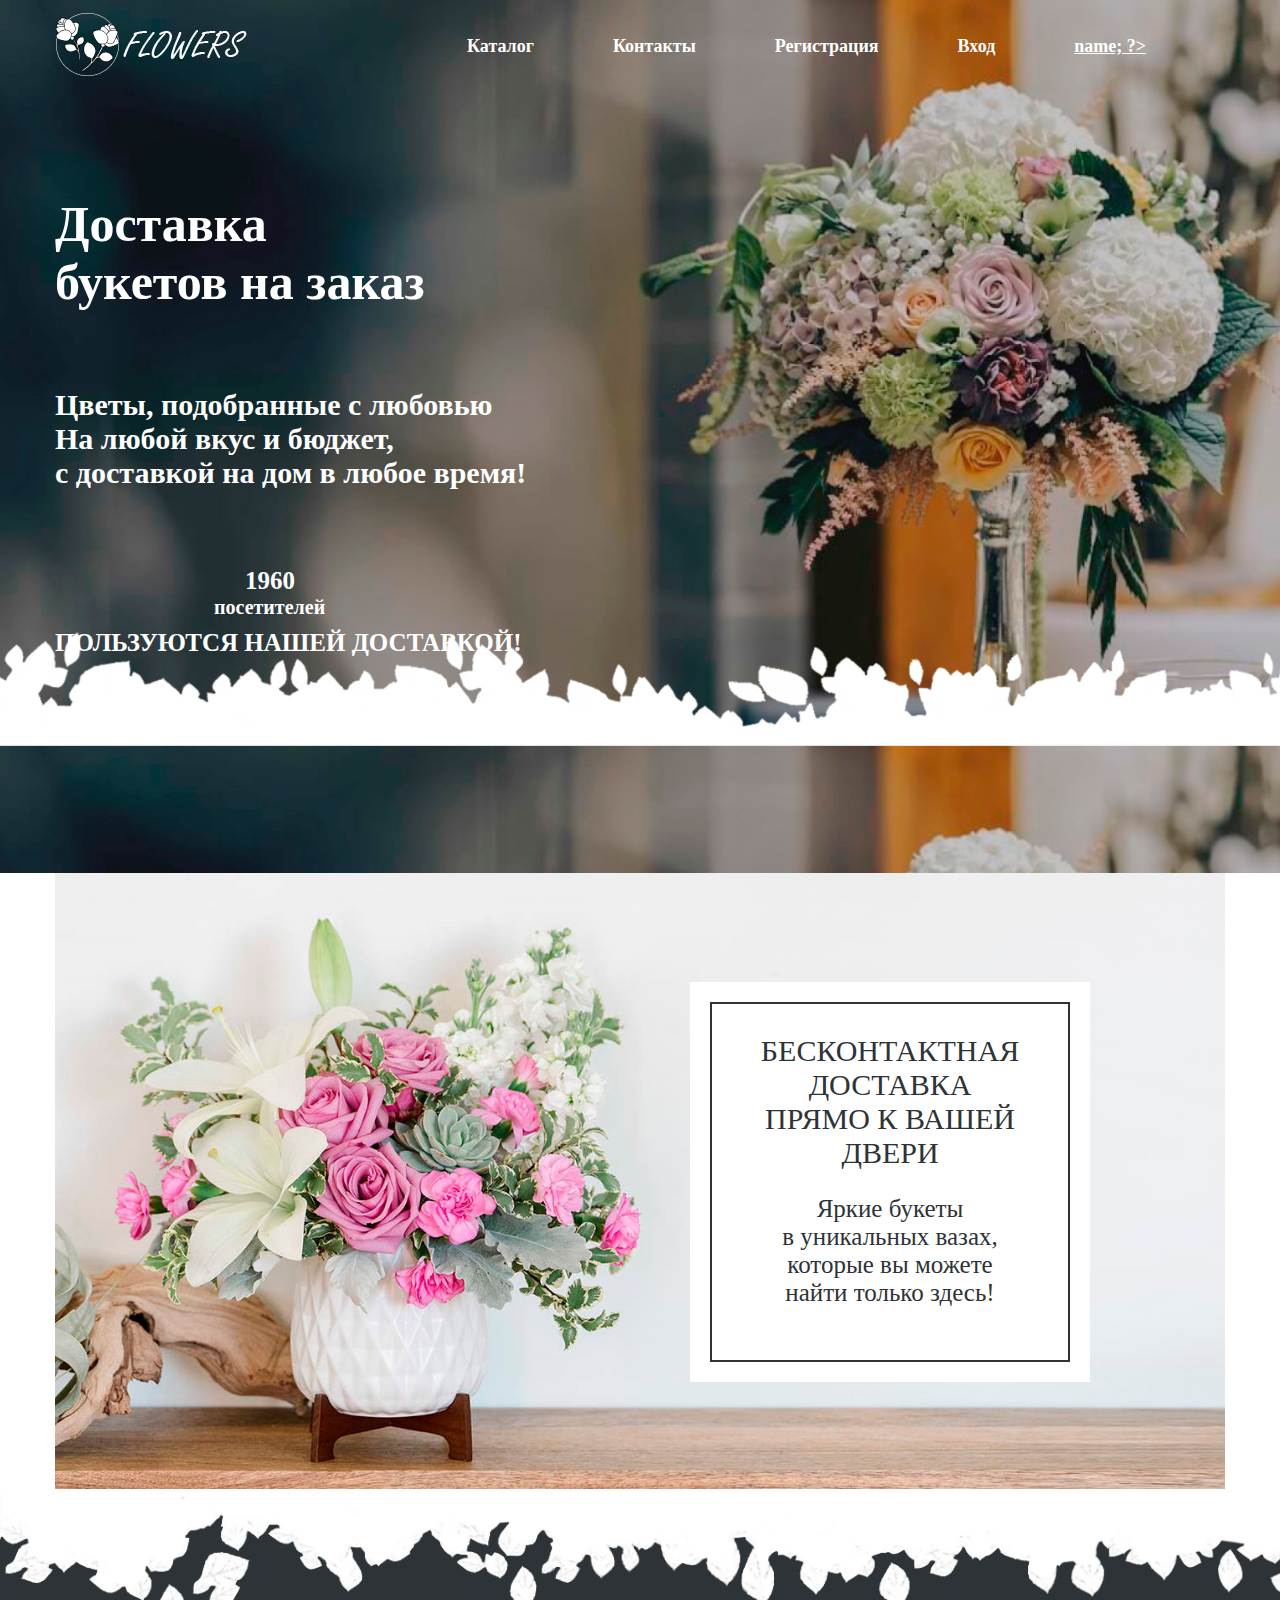
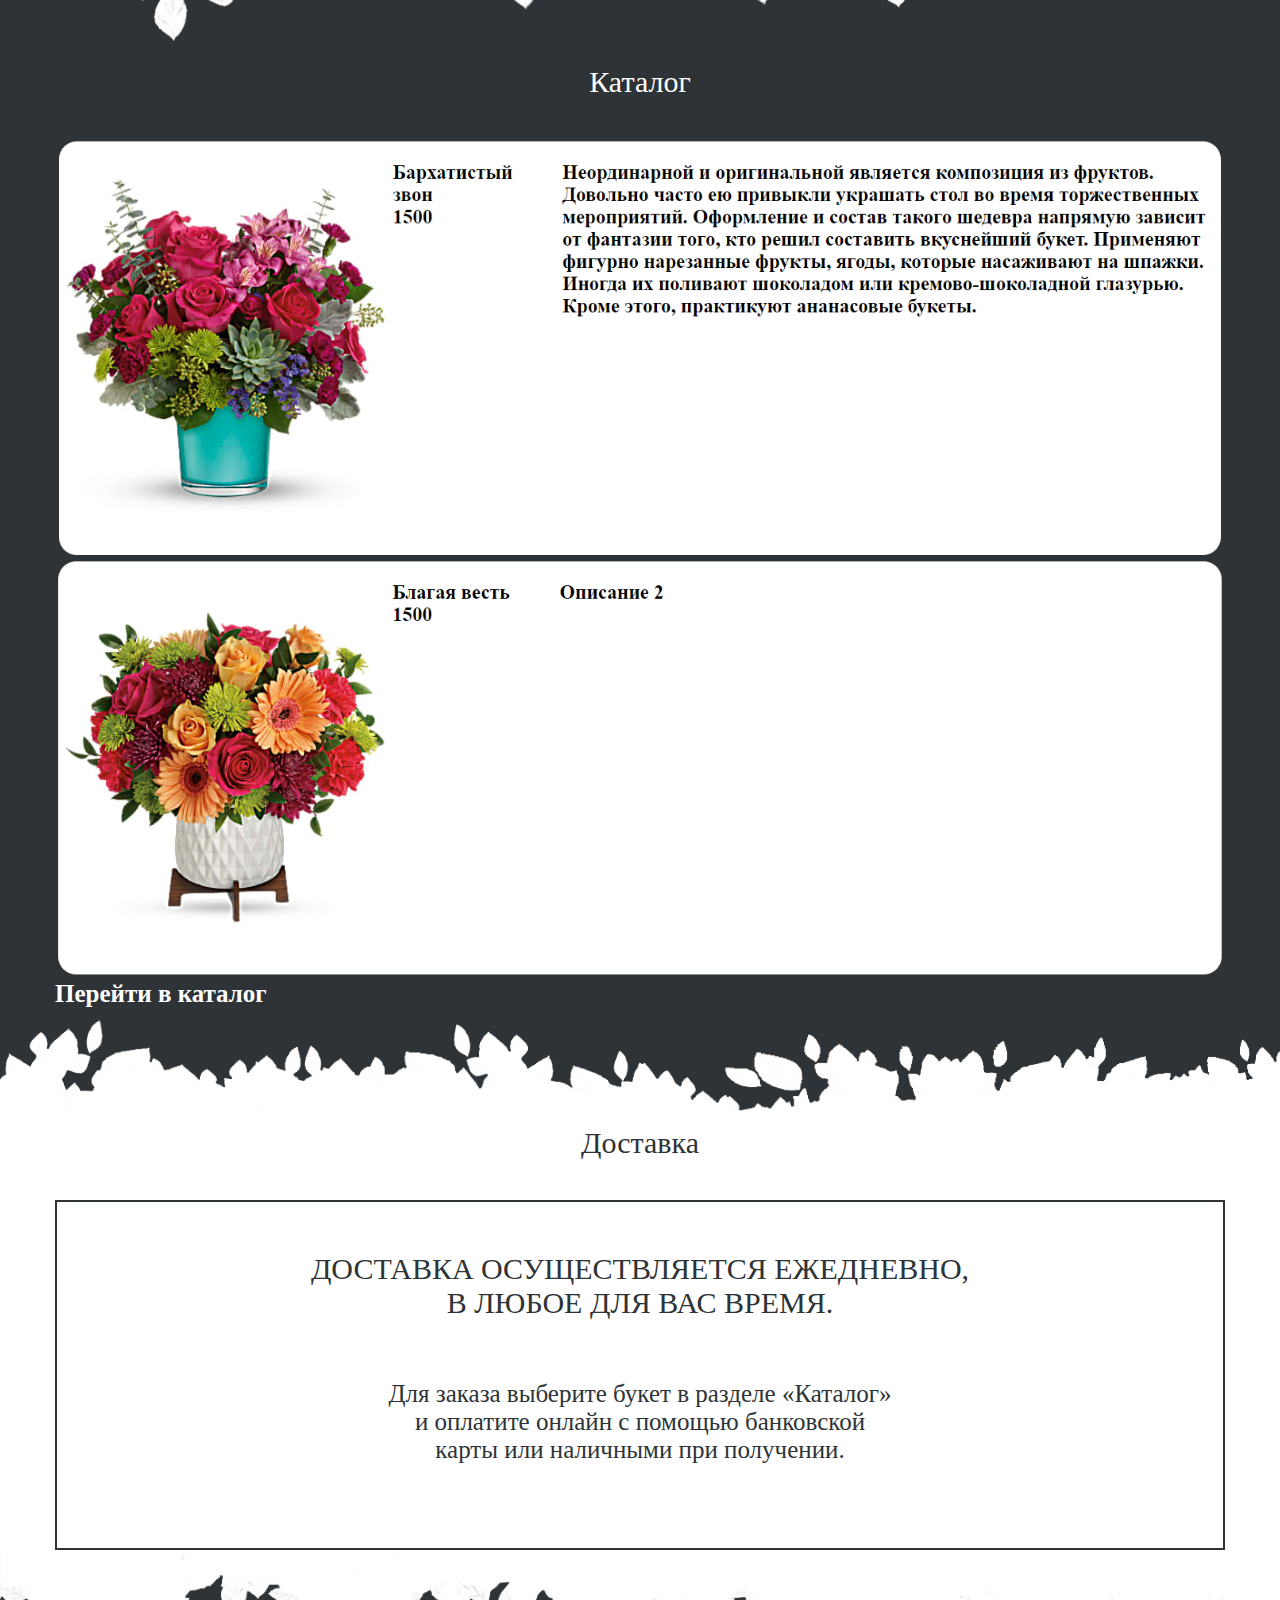
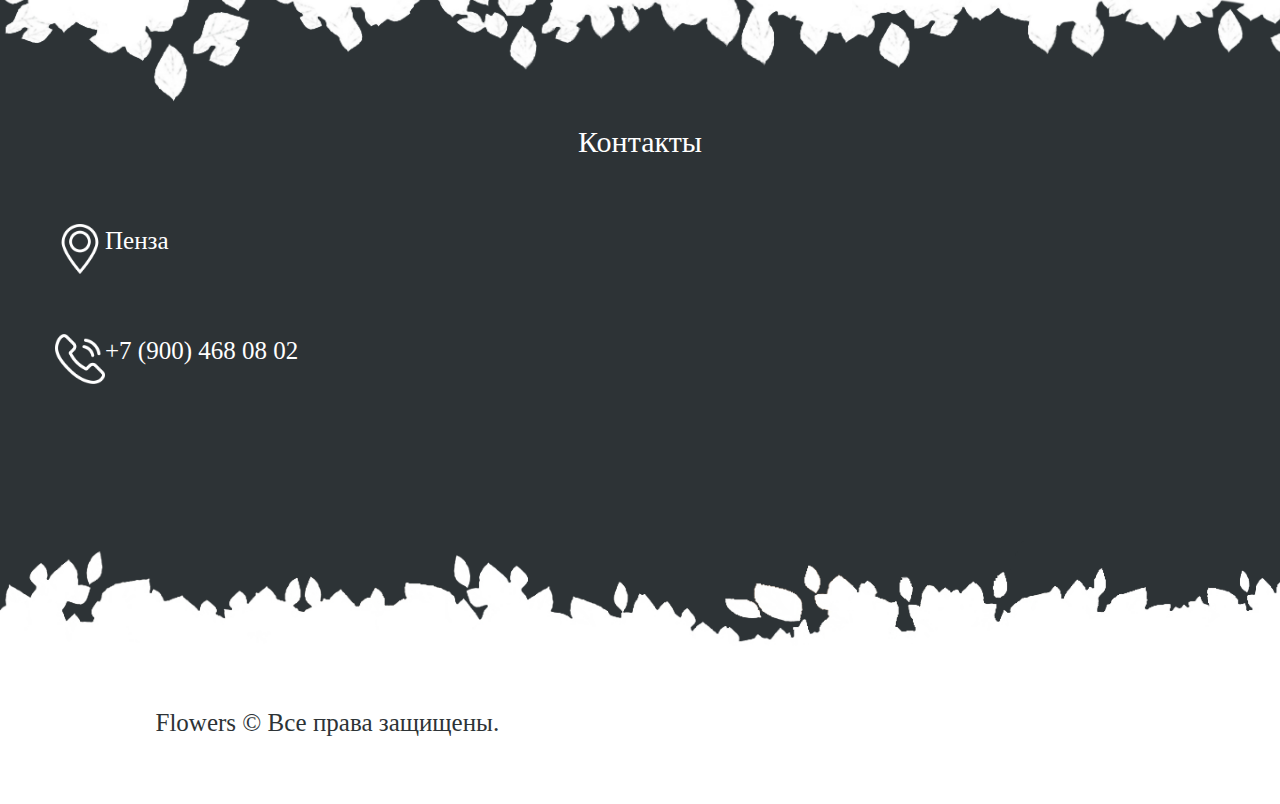
==== index.html @ 7365290a "Update and rename index.php to index.html" ====
<!DOCTYPE html>
<html>
<head>
	<meta charset="utf-8">
	<title>Flowers</title>
	<link rel="shortcut icon" href="img/логотип.png" type="image/x-icon">
	<link rel="stylesheet" href="css/style.css">
</head>
<body>
	<header>
		<div class ="container">
			<div class="heading clearfix">
				<a href="index.php"><img src ="img/логотип2.png" class="logo"></img></a>
				<nav id="menu">
					<ul class="menu">
						<li>
							<a class="menu_a" href="katalog.php">Каталог</a>
						</li>
						<li>
							<a class="menu_a" href="kont.php">Контакты</a>
						</li>
						<li>
							<a class="menu_a" href="registration.php">Регистрация</a>
						</li>
						<li>
							<a class="menu_a" href="vhod.php">Вход</a>
						</li>
						<li>
							<a href="exit.php"><?php echo $_SESSION['user']->name; ?></a>
						</li>
					</ul>
				</nav>
			</div>
			<div class="titles">
				<div class="titles_1">Доставка<br> букетов на заказ</div>
				<div class="titles_2">Цветы, подобранные с любовью<br>На любой вкус и бюджет,<br> с доставкой на дом в любое время!</div>
			</div>
			<div id="out-1" class="out-num">0</div>
				<p class="hero">посетителей</p>
				<p class="hero2">ПОЛЬЗУЮТСЯ НАШЕЙ ДОСТАВКОЙ!</p>
			</div>		 
	</header>
	<section-one>
		<div class ="container">
			<div class ="onetwo">
				<div class ="bel_block">
					<div class="bel_block_black">
						<p class="text_54">БЕСКОНТАКТНАЯ<br/>ДОСТАВКА<br/>ПРЯМО К ВАШЕЙ<br/>ДВЕРИ</p>
						<p class="text_44">Яркие букеты<br/>в уникальных вазах,<br/>которые вы можете<br/>найти только здесь!</p>
					</div>
				</div>
			</div>
		</div>
	</section-one>
	<section-two>
			<div class="block2">
				<div id="kat" class="verh"></div>
					<div class="container">
						<div  class="titles_4">Каталог</div>
							<img class="flower-menu" src="img/photo6.png">
							<img class="flower-menu" src="img/photo7.png">
							<a class="flower-menu-text" href="katalog.php">Перейти в каталог</a>
						</div>
					<div id="dost" class = "niz"></div>
				</div>
			</div>
	</section-two>
	<section-three>
		<div class ="container">
			<div  class="titles_3">Доставка</div>
			<div class = "block1">
				<p class="text_12">ДОСТАВКА ОСУЩЕСТВЛЯЕТСЯ ЕЖЕДНЕВНО, <br/> В ЛЮБОЕ ДЛЯ ВАС ВРЕМЯ.</p>
				<p class="text_13">Для заказа выберите букет в разделе «Каталог» <br/>и оплатите онлайн с помощью банковской <br/>карты или наличными при получении.</p>
			</div>
		</div>				
	</section-three>
	<section-four>
		<div class = "block4">
		<div id="kont" class = "verh"></div>
			<div class ="container">
				<div  class="titles_4">Контакты</div>
				<div class="geo">
					<p><img src="img/гео.png" width="50" height="50" align="middle" />Пенза</p>
				<div class="telefon">
					<p><img src="img/телефон.png" width="50" height="50" align="middle" />+7 (900) 468 08 02</p>
				</div>
			</div>
		</div>
		<div class = "niz">
		</div>
	</section-four>
	<footer>
		<div class ="container">
			<div class="foot">
				<p>Flowers © Все права защищены. </p>
			</div>
		</div>
	</footer>
<script>
	const time=2000;
	const step=20;

	function outNum(num, elem){
		let l=document.querySelector('#'+elem);
		n=0;
		let t=Math.round(time/(num/step));
		let interval=setInterval(()=>{
			n=n+step;
			if(n==num){
				clearInterval(interval);
			}
			l.innerHTML=n;
		},
		t);
	}
	outNum(4800, 'out-1');
</script>
</body>
</html>
---- css/style.css ----
body{
	margin:0;
	padding: 0;
	font-family: Montserrat;
	font-weight: bold;

}

.clearfix: after{
	content:' ';
	display: table;
	width: 100%;
	clear: both;
}

header{
	background: url(../img/fon3.png);
	height: 873.4px;
	background-size: 100%;
}

div{
	box-sizing: border-box;
}

.container{
	width: 1170px;
	margin:0 auto;
}

.logo{
	margin-top:13px;
	float:left;
}

nav{
	float:right;
	margin-top: 36px;
}

.menu{
	padding:0
	margin:0;
	display: block;
}

.menu li{
	float: left;
	display: block;
}

.menu a{
	color:#fff;
	margin-right: 79px;
	font-size: 18px;
}

.menu_a{
	text-decoration: none;
}

.titles_1{
	font-size:50px;
	color:#fff;
	text-align: left;
	padding-top:195px;
}

.titles_2{
	font-size: 30px;
	color:#fff;
	padding-top:77.01px;
	text-align: left;
}

.titles_3{
	font-size: 30px;
	color:#2D3336;
	text-align: center;
	padding-bottom: 40px;
	font-family: Montserrat;
	font-weight: normal;
}

.block2{
	background: #2D3336;
    height: 1235.4px;
}

.verh{
	background: url(../img/верх2.png) no-repeat;
	background-size: 100%;
	height: 175px;
}

.niz{
	background: url(../img/низ.png) no-repeat;
	background-size: 100%;
	height: 145px;
}

.catalog{
	list-style-type:none;
	display: flex;
    justify-content: space-between;
 	text-align: center;
 
}

.photo{
	width: 70%;
	margin: 5px;
}

.titles_4{
	font-size: 30px;
	color:#fff;
	text-align: center;
	padding-bottom: 40px;
	font-family: Montserrat;
	font-weight: normal;
}

.onetwo{
	display: flex;
    justify-content: center;
    align-items: center;
	background: url(../img/onetwo.jpg) no-repeat;
	background-size: 100%;
	height: 617px;
}

.bel_block{
	display: flex;
	justify-content: center;
	align-items: center;
    width: 400px;
    height: 400px;
    margin-left: 500px;
    background-color: #fff;
    padding: 20px;
}

.bel_block_black {
	width: 100%;
	height: 100%;
	border: 2px solid #2D3336;
	padding: 20px;
	color: #2D3336;
	text-align: center;
}

.text_54 {
	margin: 0;
	margin-top: 10px;
	font-size: 30px;
	font-family: Montserrat;
	font-weight: normal;
}

.text_44 {
	font-size: 25px;
	font-family: Montserrat;
	font-weight: normal;
}

.block1{
	width: 100%;
    height: 350px;
    border: 2px solid #2D3336;
    padding: 20px;
    color: #2D3336;
    text-align: center;
}

.text_12{
	font-size: 30px;
	font-family: Montserrat;
	font-weight: normal;
	
}

.text_13{
	font-size: 25px;
	font-family: Montserrat;
	font-weight: normal;
	padding-top: 30px;
}

.block4{
	background: #2D3336;
    height: 734.4px;
}

.block6{
	background: #2D3336;
    height: 659.4px;
}

.geo{
	color:#fff;
	font-size: 25px;
	font-family: Montserrat;
	font-weight: normal;

}

.telefon{
	color:#fff;
	font-size: 25px;
	font-family: Montserrat;
	font-weight: normal;
	padding-top: 10px;
	padding-bottom: 130px;
}

footer{
	background: #fff;
    height: 95px;
    width: 1481px;
    margin-top: 5px;
}

.foot{
	color:#2D3336;
	font-size: 25px;
	font-family: Montserrat;
	font-weight: normal;
}

.hero{
	font-size: 20px;
	color:#fff;
	text-align: left;
	padding-left: 159px;
    margin-top: 1px;
}
.hero2{
	font-size: 25px;
	color:#fff;
	text-align: left;
	margin-top: -10px;
}

#out-1{
	font-size: 25px;
	color:#fff;
	padding-top:77.01px;
	text-align: left;
	padding-left: 190px;
}


form {
  margin: 0 auto;
  width: 400px;
  padding: 1em;
  border: 1px solid #CCC;
  border-radius: 1em;
  margin-top: -566px;
}

ul {
  list-style: none;
  padding: 0;
  margin: 0;
}

form li + li {
  margin-top: 1em;
}

label {
  display: inline-block;
  width: 90px;
  text-align: right;
}

input,
textarea {
  font: 1em sans-serif;
  width: 300px;
  box-sizing: border-box;
  border: 1px solid #999;
}

input:focus,
textarea:focus {
  border-color: #000;
}

textarea {
  vertical-align: top;
  height: 5em;
}

.button {
  padding-left: 90px;
}

button {
  margin-left: .5em;
}

.footer2{
	margin-top: 435px;
	background: #fff;
    height: 95px;
    width: 1481px;
}

.footer3{
	margin-top: 510px;
	background: #fff;
    height: 95px;
    width: 1481px;
}

.map{
	color:#2D3336;
	font-size: 20px;
	font-family: Montserrat;
	font-weight: normal;
	height: 37px;
	weight: 37px;
	display: flex;
	text-decoration: underline;
}
.map a{
	color:#2D3336;
	font-size: 20px;
	font-family: Montserrat;
	font-weight: normal;
	height: 25px;
	weight: 25px;
	display: flex;
	text-decoration: none;
	margin-left: 8px;
}

.mapsite{
	position: absolute;
	color: #fff;
	text-decoration: none;
	margin-top: 205px;
	line-height: 25px;
}

.sitemap a{
	text-decoration: none;
	font-size: 20px;
	font-family: Montserrat;
	text-decoration: none;
	color: #fff;
}

.nazv{
	position: absolute;
	color:#fff;
	font-size: 30px;
	font-family: Montserrat;
	font-weight: normal;
	text-decoration: underline;
	margin-top: 158px;
}

.sitemap ul{
	margin-left: 23px;
}

.contentblock {
	display: flex;
	flex-direction: row;
	background: #fff;
	margin-bottom: 20px;
	border-radius: 18px;
}

.contentphoto{
	height:400px;
	width:400;
	margin: 8px;
}

.contenttext{
	color: #000;
	font-size: 20px;
	font-family: Montserrat;
	margin-right: 50px;
}

.contenttext2{
	color: #000;
	font-size: 20px;
	font-family: Montserrat;
}

.block2katalog{
    background: #2D3336;
    height: 2499.4pxpx;
    margin-top: 5px;
}

.reg-avt{
	text-decoration: none;
	color:black;
}

.flower-menu{
	width: 1169px;	
}

.flower-menu-text{
	text-decoration: none;
	color: #fff;
	font-family: Montserrat;
	font-size: 25px;
	margin-top: 5px;
}

.titles_5{
	font-size:60px;
	color:#fff;
	text-align: left;
	padding-top:333px;
}
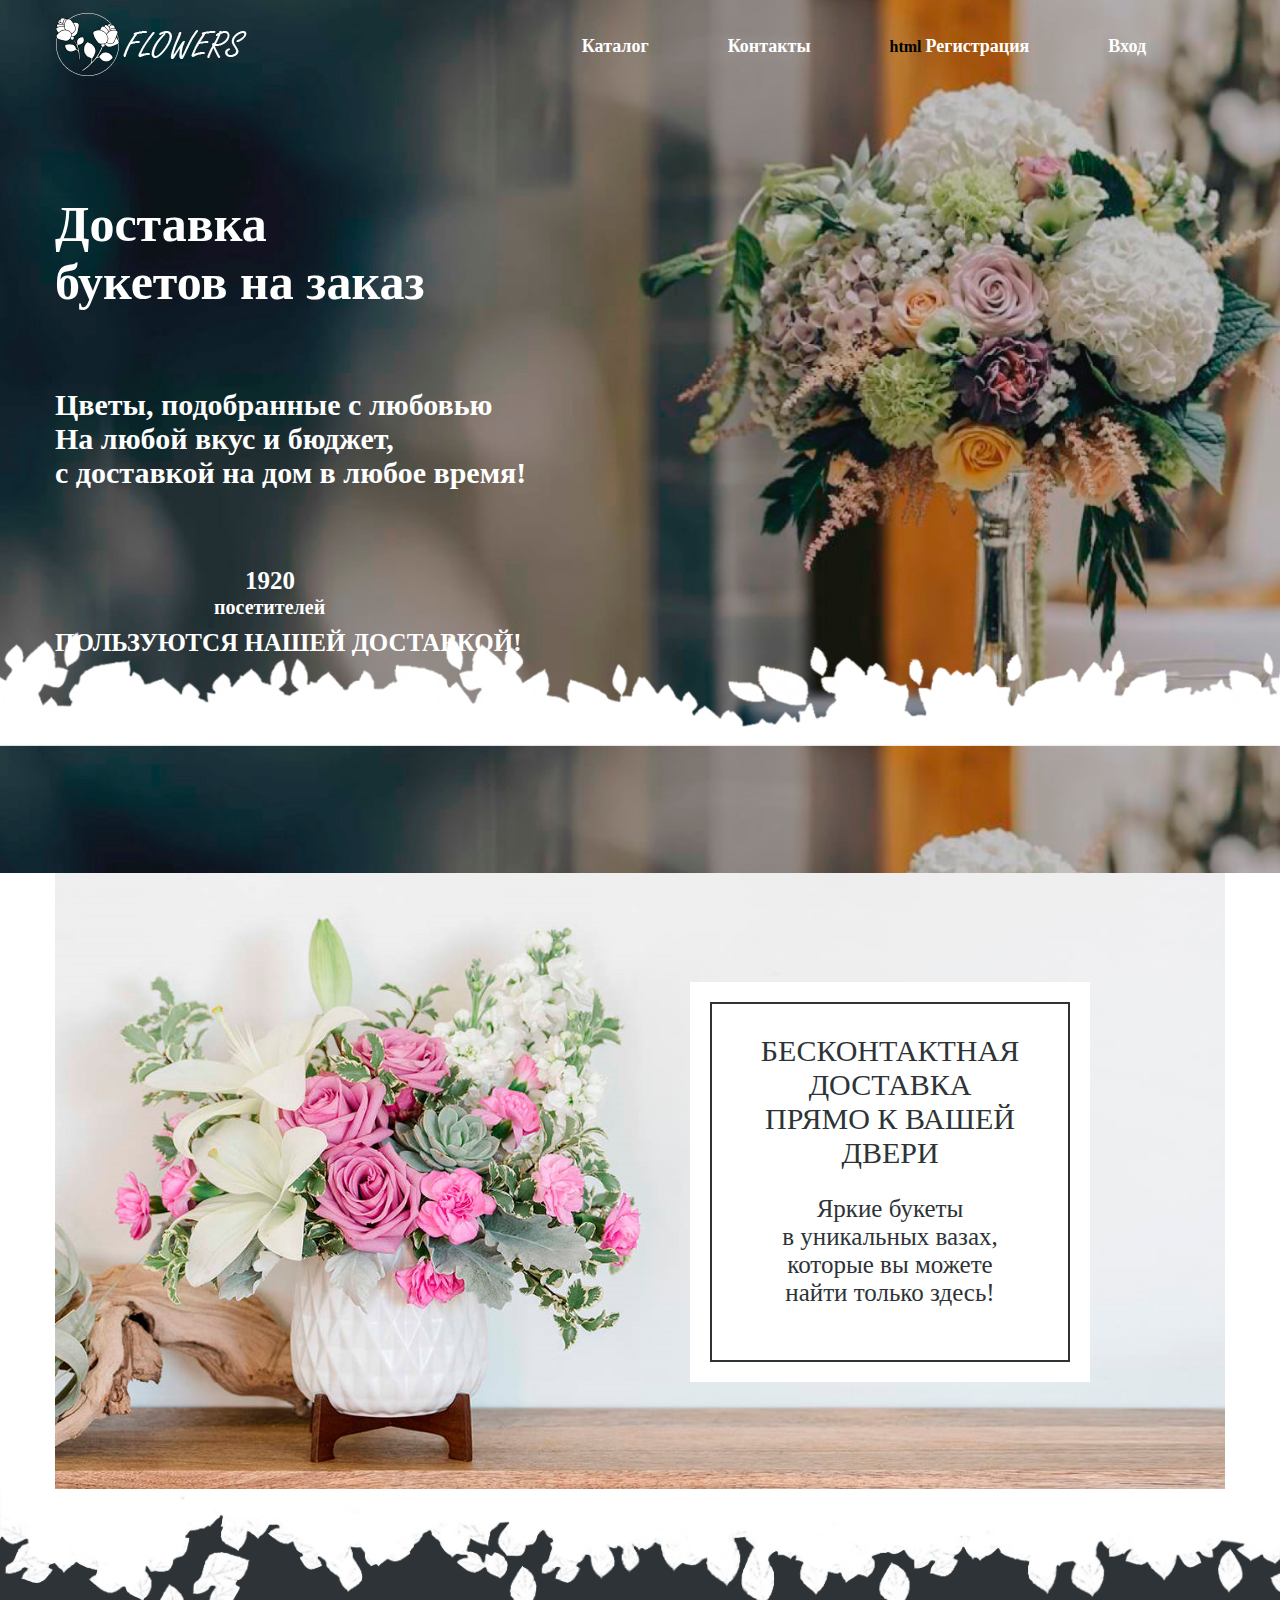
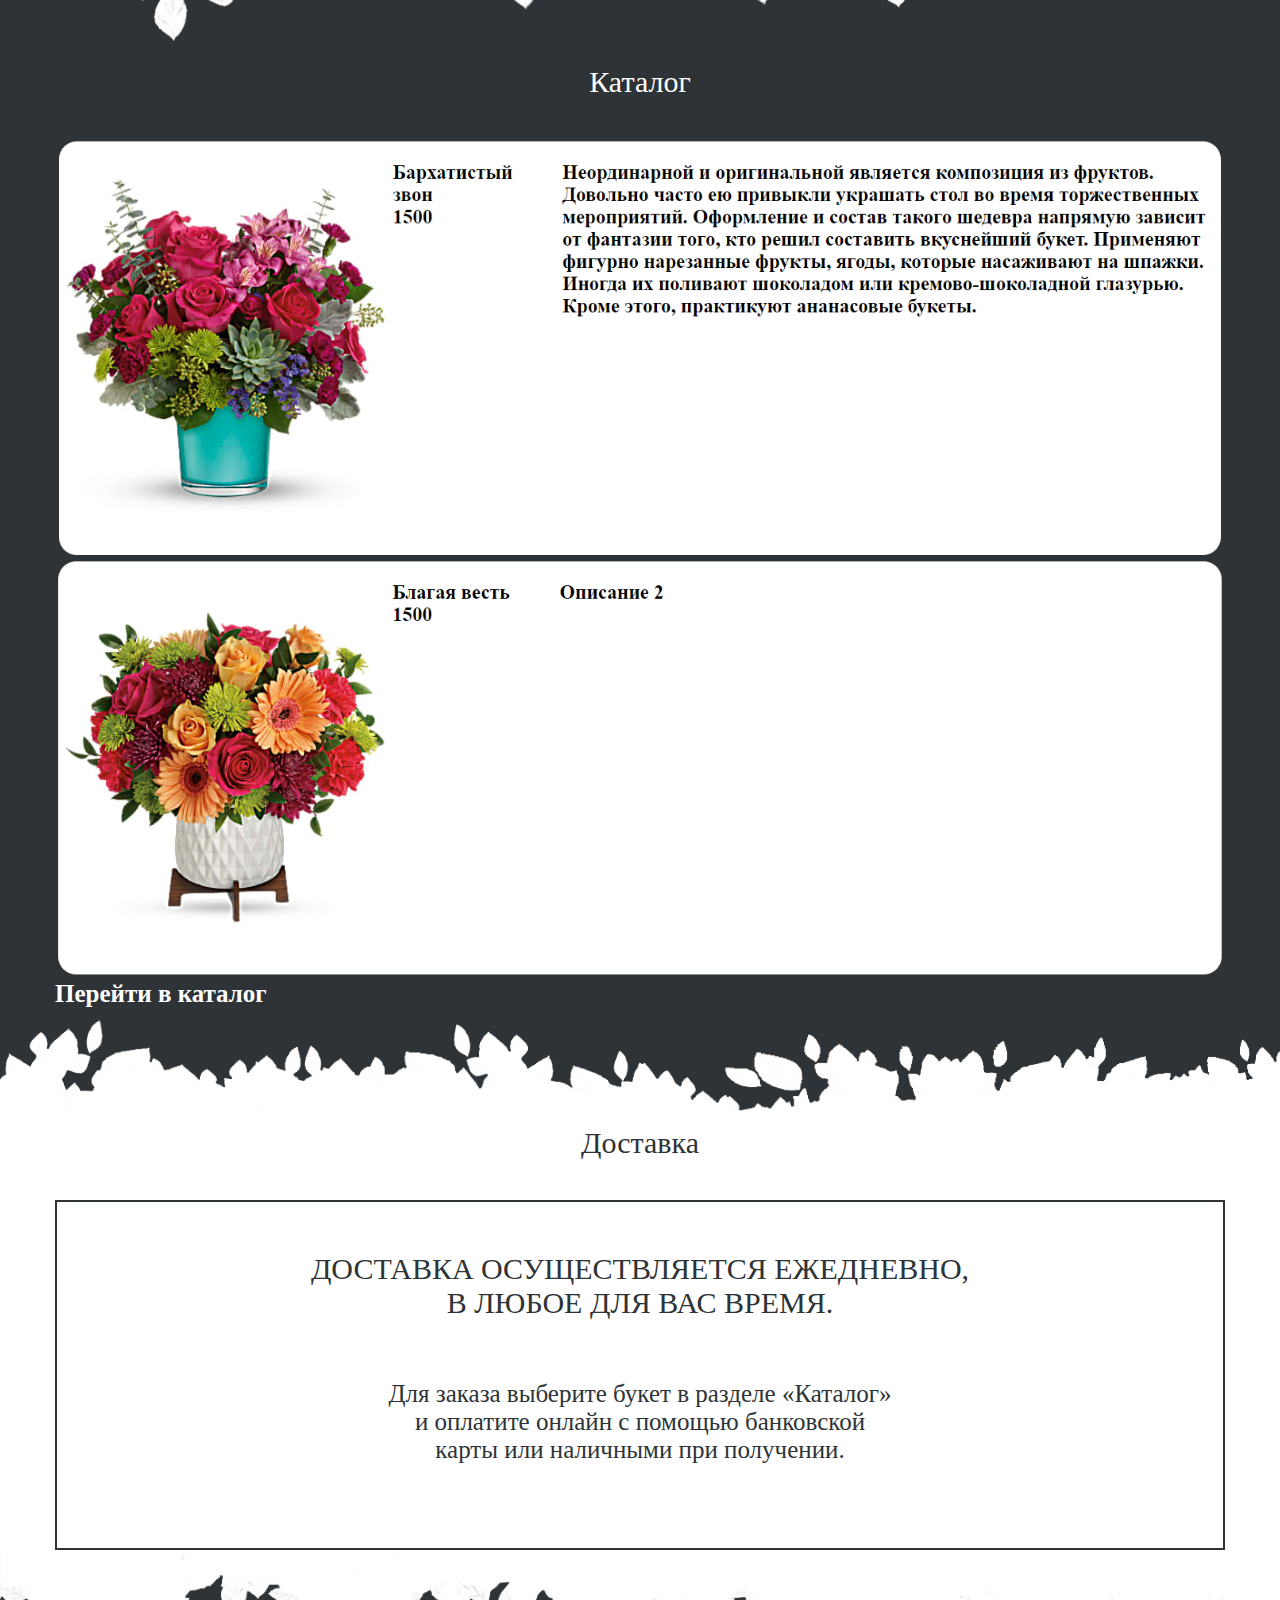
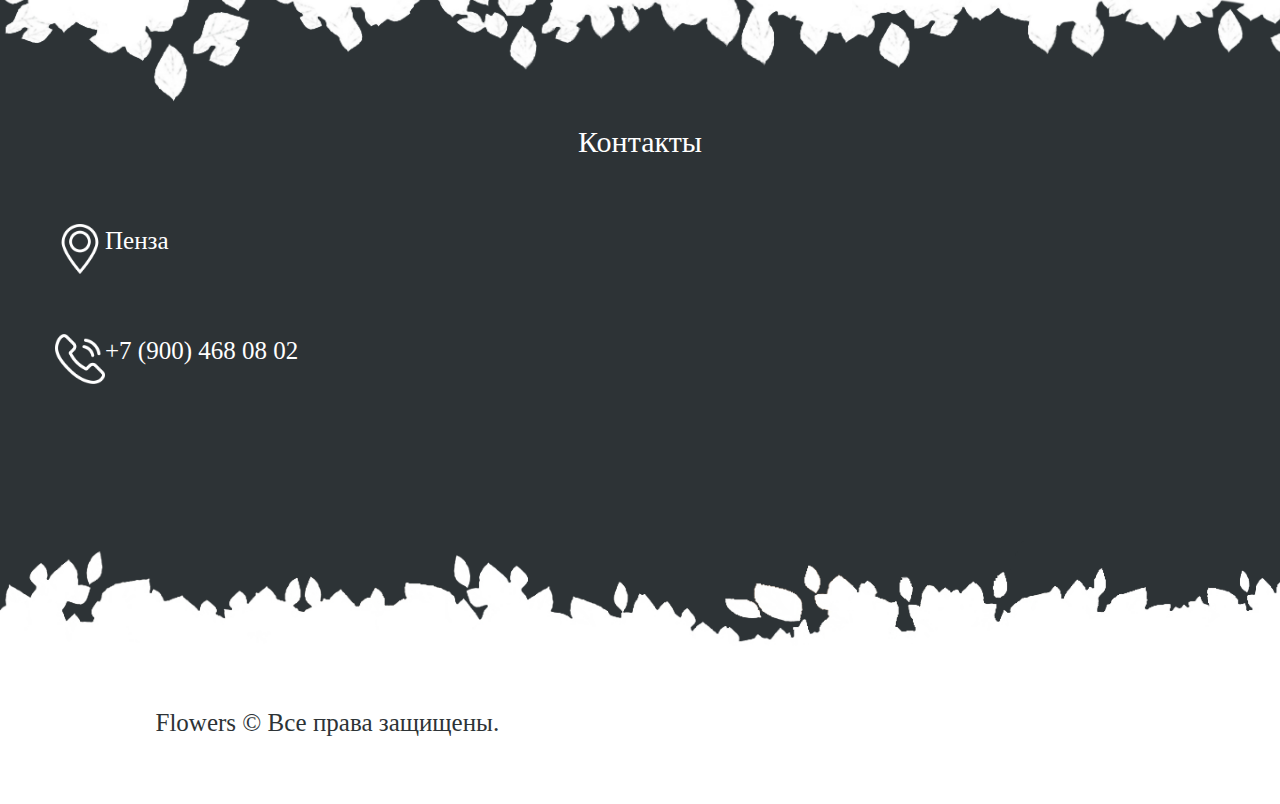
==== commit 94872834: "Update index.html" ====
--- a/index.html
+++ b/index.html
@@ -10,23 +10,20 @@
 	<header>
 		<div class ="container">
 			<div class="heading clearfix">
-				<a href="index.php"><img src ="img/логотип2.png" class="logo"></img></a>
+				<a href="index.html"><img src ="img/логотип2.png" class="logo"></img></a>
 				<nav id="menu">
 					<ul class="menu">
 						<li>
-							<a class="menu_a" href="katalog.php">Каталог</a>
+							<a class="menu_a" href="katalog.html">Каталог</a>
 						</li>
 						<li>
-							<a class="menu_a" href="kont.php">Контакты</a>
+							<a class="menu_a" href="kont.html">Контакты</a>
+						</li>
+						<li>html
+							<a class="menu_a" href="registration.html">Регистрация</a>
 						</li>
 						<li>
-							<a class="menu_a" href="registration.php">Регистрация</a>
-						</li>
-						<li>
-							<a class="menu_a" href="vhod.php">Вход</a>
-						</li>
-						<li>
-							<a href="exit.php"><?php echo $_SESSION['user']->name; ?></a>
+							<a class="menu_a" href="vhod.html">Вход</a>
 						</li>
 					</ul>
 				</nav>
@@ -59,7 +56,7 @@
 						<div  class="titles_4">Каталог</div>
 							<img class="flower-menu" src="img/photo6.png">
 							<img class="flower-menu" src="img/photo7.png">
-							<a class="flower-menu-text" href="katalog.php">Перейти в каталог</a>
+							<a class="flower-menu-text" href="katalog.html">Перейти в каталог</a>
 						</div>
 					<div id="dost" class = "niz"></div>
 				</div>
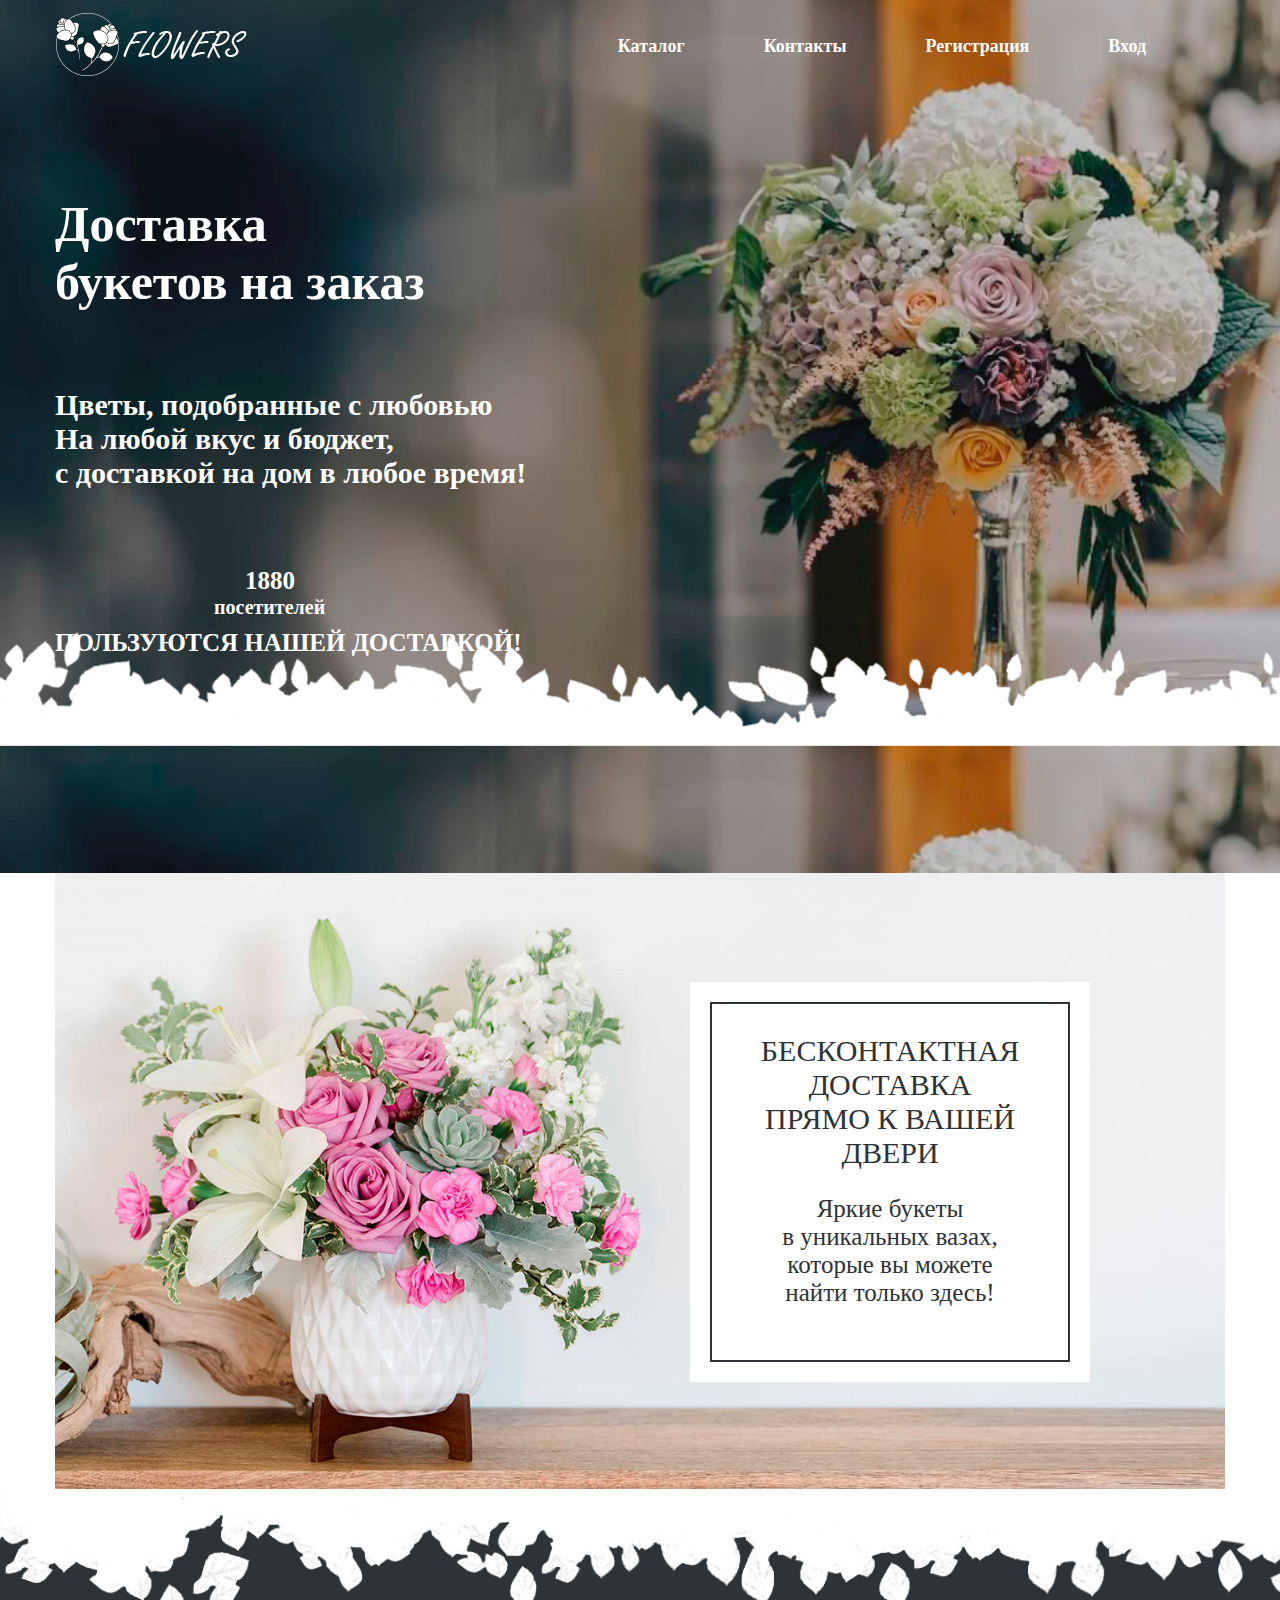
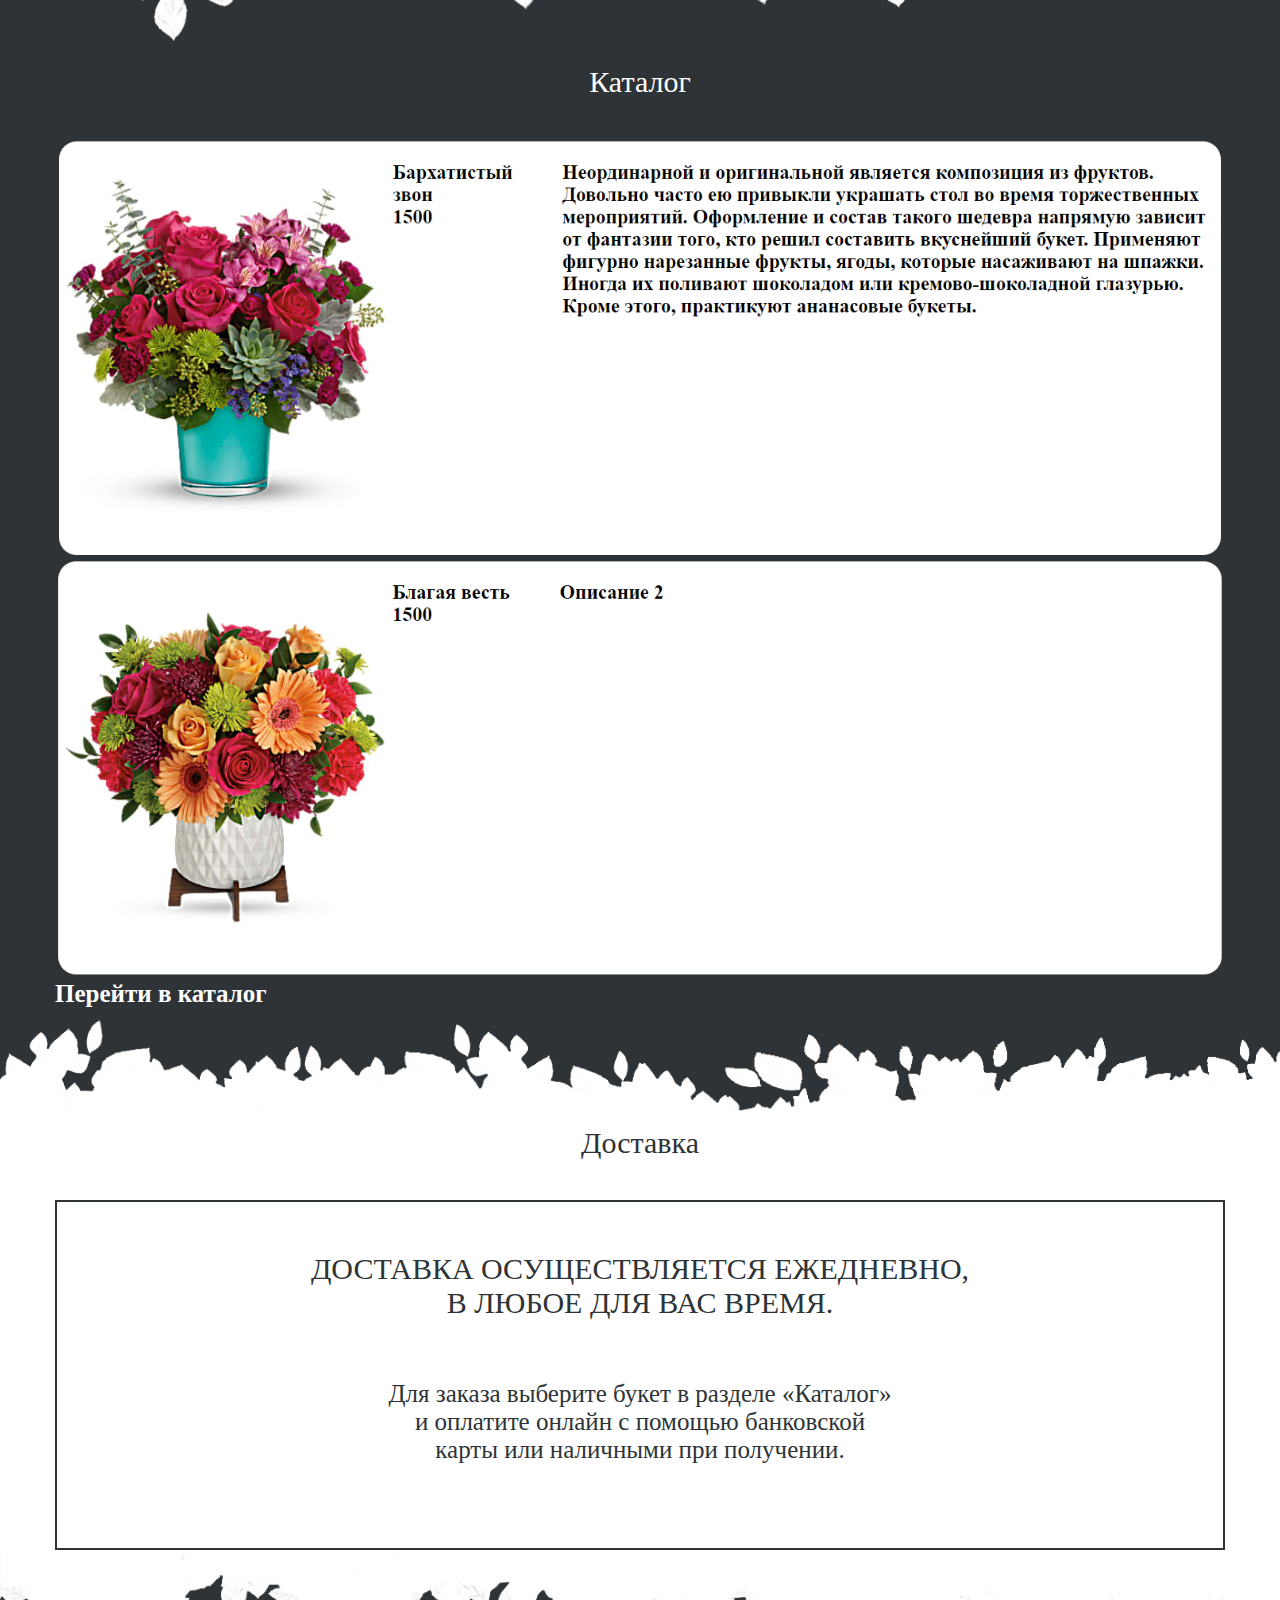
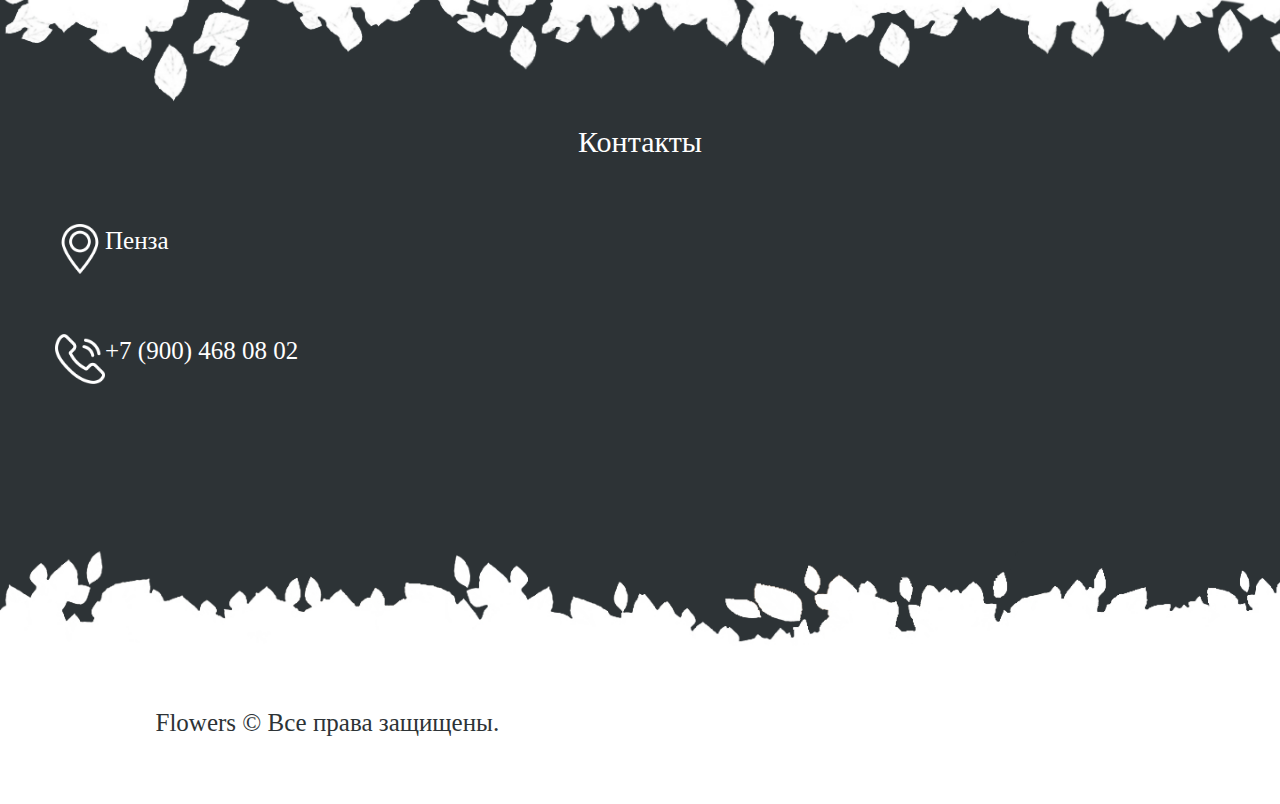
==== commit 72acbee9: "Update index.html" ====
--- a/index.html
+++ b/index.html
@@ -19,7 +19,7 @@
 						<li>
 							<a class="menu_a" href="kont.html">Контакты</a>
 						</li>
-						<li>html
+						<li>
 							<a class="menu_a" href="registration.html">Регистрация</a>
 						</li>
 						<li>
